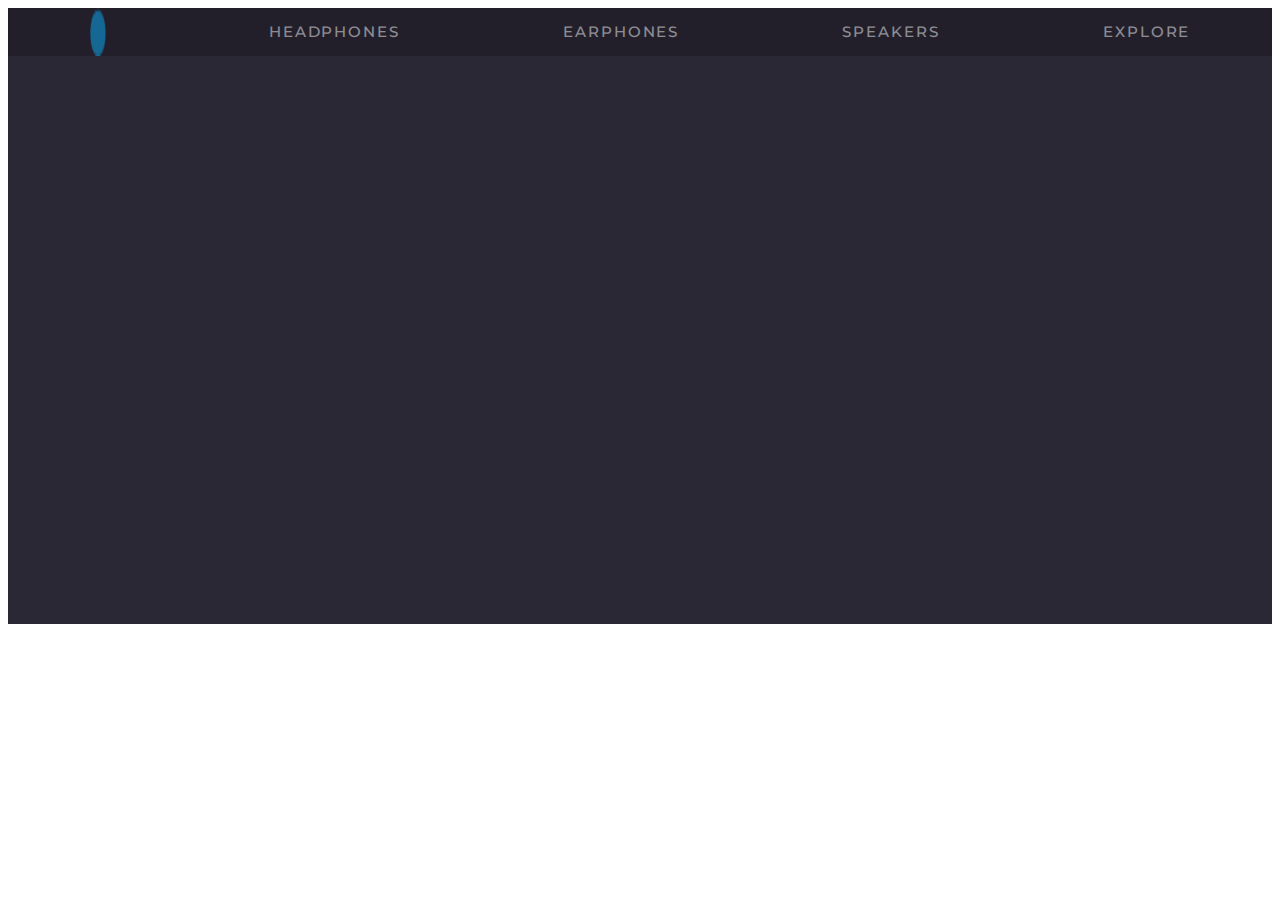
==== index.html @ b8b3a02f "Launch project" ====
<!DOCTYPE html>
<html>

<head>
  <title>My homepage</title>
  <meta charset="UTF-8">
  <meta http-equiv="cache-control" content="no-cache" />
  <meta http-equiv="pragma" content="no-cache" />
  <meta http-equiv="content-type" content="text/html; charset=UTF-8">
  <meta name="viewport"
    content="width=device-width,user-scalable=0,initial-scale=1.0,minimum-scale=1.0,maximum-scale=1.0">
  <link rel="stylesheet" href="page.css">
  <link href="https://fonts.googleapis.com/css2?family=Montserrat:wght@500&display=swap" rel="stylesheet">
</head>

<body>
  <div class="menu">
    <div class="navigation">
      <div class="bar-navigation">
        <img src="./images/navicon.png">
        <p>HEADPHONES</p>
        <p>EARPHONES</p>
        <p>SPEAKERS</p>
        <p>EXPLORE</p>
      </div>
    </div>
  </div>




</body>

</html>
---- page.css ----
.menu{
width: 100%;
height: 616px;
left: 0px;
top: 0px;

background: #2B2835;
}
.navigation {
  background: #191720;
  mix-blend-mode: normal;
  opacity: 0.47;
}
.bar-navigation{
  display: flex;
  justify-content: space-around;
}
.navigation .bar-navigation p {
  font-family: Montserrat;
  font-style: normal;
  font-weight: 500;
  font-size: 15px;
  line-height: 18px;
  letter-spacing: 1.90909px;
  color: #FFFFFF;

}
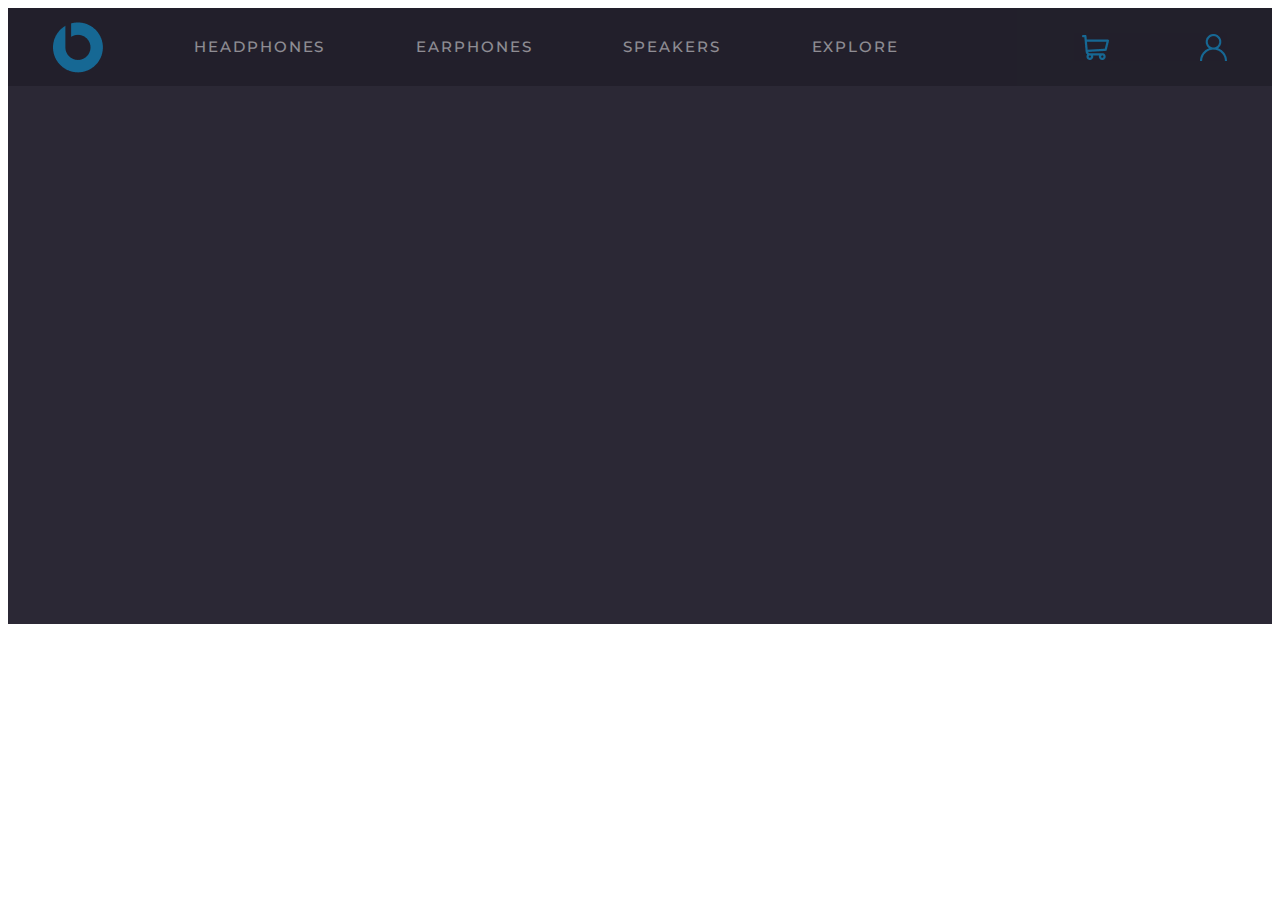
==== commit 62b9358c: "Navigation" ====
--- a/index.html
+++ b/index.html
@@ -17,11 +17,14 @@
   <div class="menu">
     <div class="navigation">
       <div class="bar-navigation">
-        <img src="./images/navicon.png">
+        <img src="./images/navmain.png" class="leftimg">
         <p>HEADPHONES</p>
         <p>EARPHONES</p>
         <p>SPEAKERS</p>
         <p>EXPLORE</p>
+        <img src="./images/Path.png" alt='futurechanges' class="rightimg">
+        <img src="./images/Shape1.png" class="rightimg">
+        <img src="./images/Shape.png" class="rightimg">
       </div>
     </div>
   </div>
--- a/page.css
+++ b/page.css
@@ -14,6 +14,19 @@
 .bar-navigation{
   display: flex;
   justify-content: space-around;
+  align-items: center;
+  height: 78px;
+}
+.navigation .bar-navigation img .leftimg{
+  width: 49.87px;
+  height: 49.87px;
+  
+  background: #00B0FF;
+}
+.navigation .bar-navigation img .rightimg{
+  width: 25px;
+  height: 25px;
+background: #FFFFFF;
 }
 .navigation .bar-navigation p {
   font-family: Montserrat;
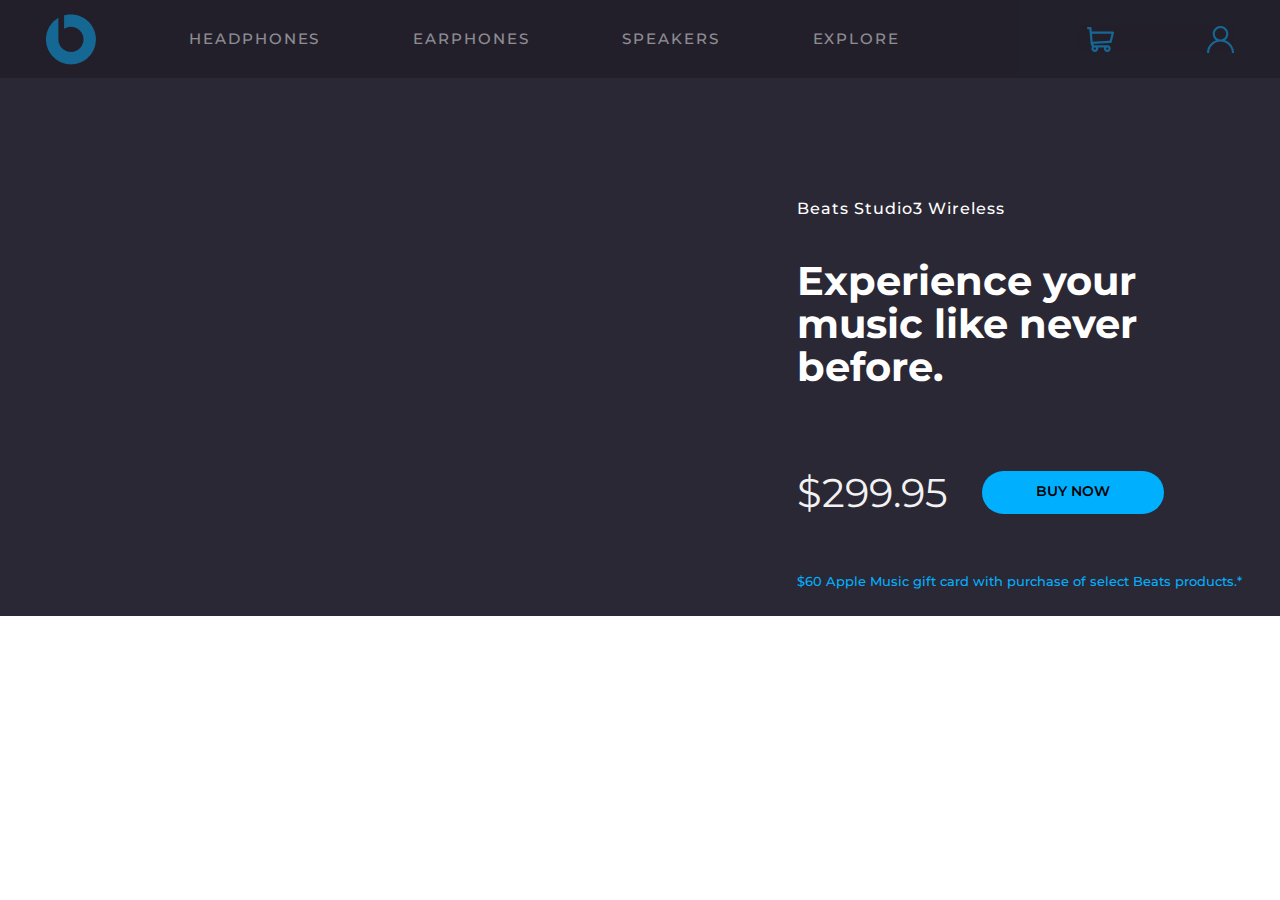
==== commit 17d0ea19: "Navigation + main" ====
--- a/index.html
+++ b/index.html
@@ -27,11 +27,27 @@
         <img src="./images/Shape.png" class="rightimg">
       </div>
     </div>
+    <div class='menu-content'>
+      <div class="description-name">
+        <p class="name">Beats Studio3 Wireless</p>
+      </div>
+      <div class=" description-content">
+        <p class="content">Experience your <br> music like never before.</p>
+      </div>
+      <div class=" description-price">
+        <div class="price">
+          <p>$299.95</p>
+        </div>
+        <div class="round-button">
+          <button class="btn">BUY NOW</button>
+        </div>
+      </div>
+      <div class="description-footer">
+        <p>$60 Apple Music gift card with purchase of select Beats products.*</p>
+      </div>
+    </div>
   </div>
-
-
-
 
 </body>
 
-</html>
+</html>--- a/page.css
+++ b/page.css
@@ -1,33 +1,43 @@
-.menu{
-width: 100%;
-height: 616px;
-left: 0px;
-top: 0px;
+body {
+  margin: 0;
+  padding: 0;
+}
 
-background: #2B2835;
+.menu {
+  width: 100%;
+  height: 616px;
+  left: 0px;
+  top: 0px;
+
+  background: #2B2835;
 }
+
 .navigation {
   background: #191720;
   mix-blend-mode: normal;
   opacity: 0.47;
 }
-.bar-navigation{
+
+.bar-navigation {
   display: flex;
   justify-content: space-around;
   align-items: center;
   height: 78px;
 }
-.navigation .bar-navigation img .leftimg{
+
+.navigation .bar-navigation img .leftimg {
   width: 49.87px;
   height: 49.87px;
-  
+
   background: #00B0FF;
 }
-.navigation .bar-navigation img .rightimg{
+
+.navigation .bar-navigation img .rightimg {
   width: 25px;
   height: 25px;
-background: #FFFFFF;
+  background: #FFFFFF;
 }
+
 .navigation .bar-navigation p {
   font-family: Montserrat;
   font-style: normal;
@@ -38,3 +48,78 @@
   color: #FFFFFF;
 
 }
+
+.menu-content {
+  margin: 121px 0 179px 797px;
+}
+
+.description-name {
+  margin-bottom: 13px;
+}
+
+.description-name p {
+  font-family: Montserrat;
+  font-style: normal;
+  font-weight: 500;
+  font-size: 16px;
+  line-height: 20px;
+  letter-spacing: 1px;
+  color: #FFFFFF;
+}
+
+.description-content {
+  margin-bottom: 40px;
+}
+
+.description-content p {
+  font-family: Montserrat;
+  font-style: normal;
+  font-weight: bold;
+  font-size: 40px;
+  line-height: 43px;
+  color: #FFFFFF;
+}
+
+.description-price {
+  display: flex;
+  margin-bottom: 14px;
+  align-items: center;
+}
+
+.description-price p {
+  font-family: Montserrat;
+  font-style: normal;
+  font-weight: normal;
+  font-size: 40px;
+  line-height: 49px;
+  color: #F2F2F2;
+}
+
+.description-price .round-button {
+  margin-left: 34px;
+  padding: 11px 48px 13px 48px;
+  background: #00B0FF;
+  border-radius: 100px;
+}
+
+.description-price .round-button .btn {
+  font-family: Montserrat;
+  font-style: normal;
+  font-weight: 600;
+  font-size: 14px;
+  line-height: 17px;
+  color: #000000;
+  background: #00B0FF;
+  border: none;
+}
+
+.description-footer {}
+
+.description-footer p {
+  font-family: Montserrat;
+  font-style: normal;
+  font-weight: 500;
+  font-size: 13px;
+  line-height: 20px;
+  color: #00B0FF;
+}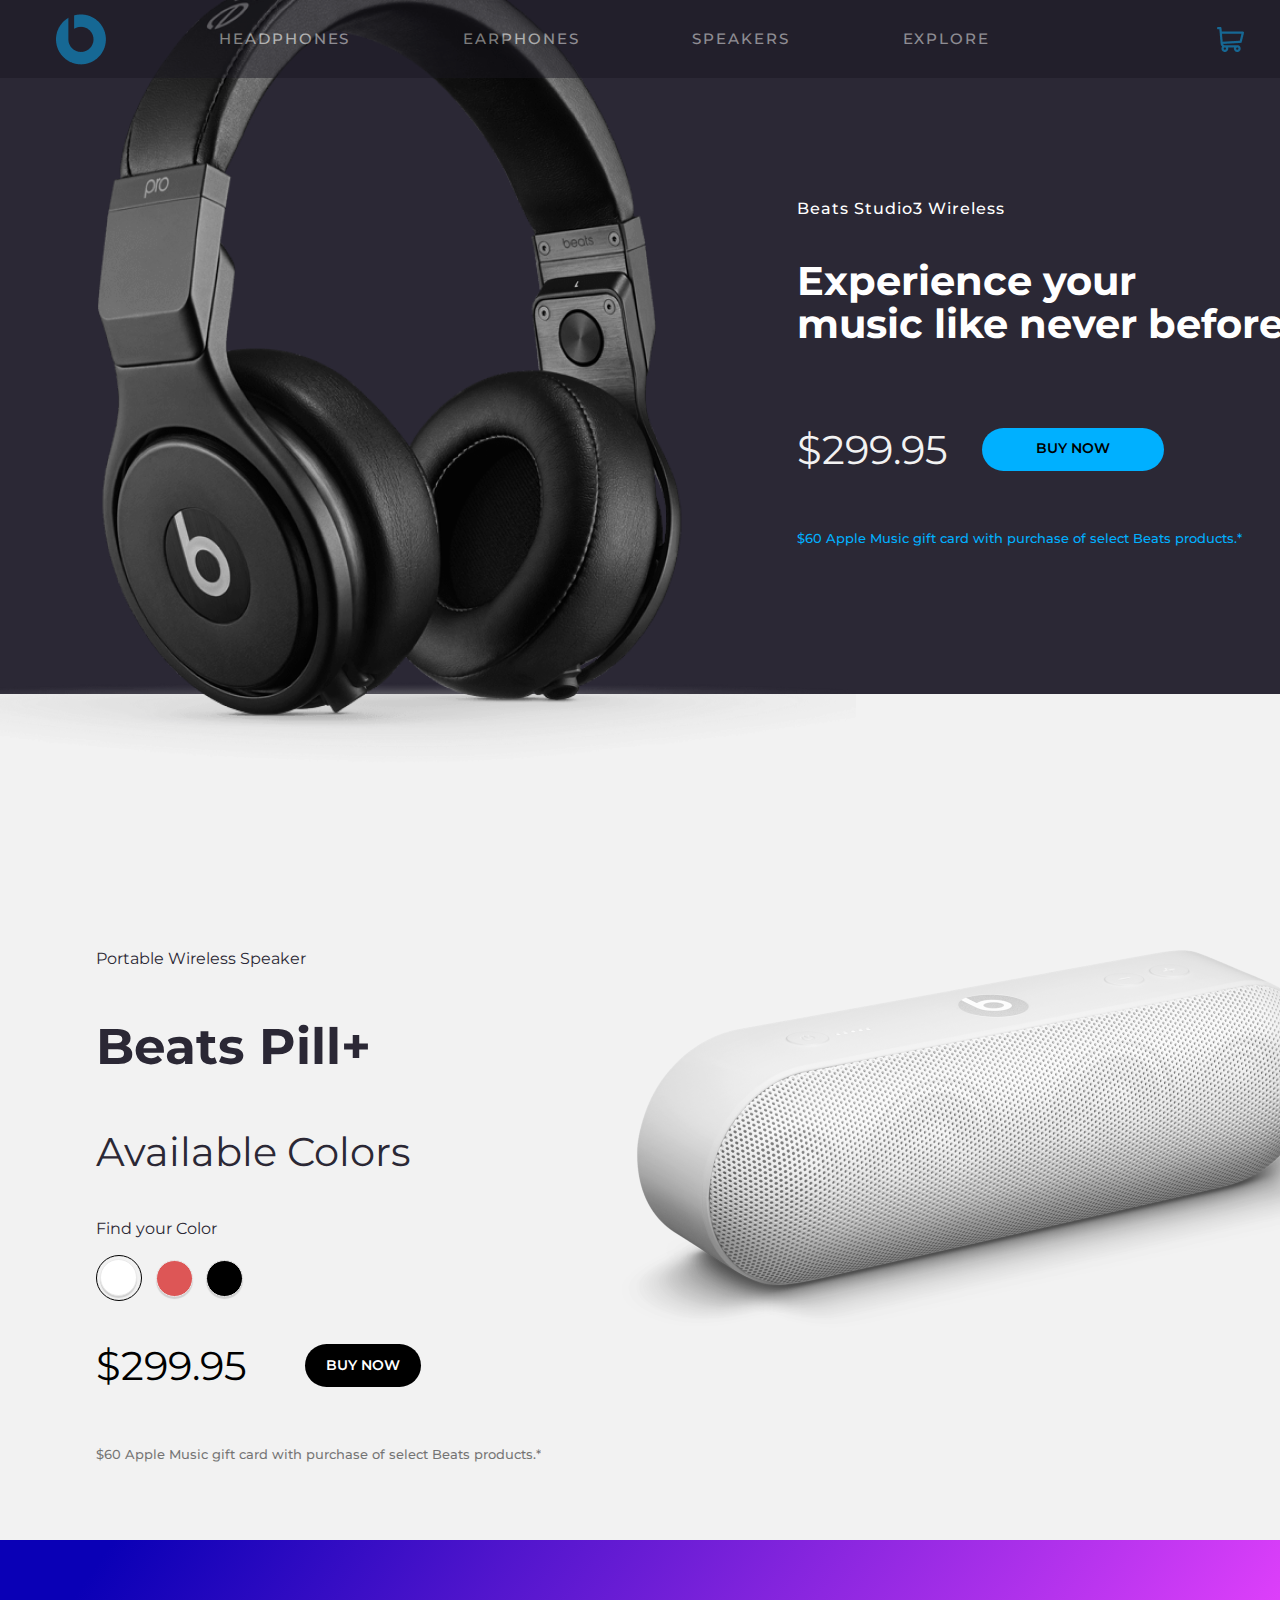
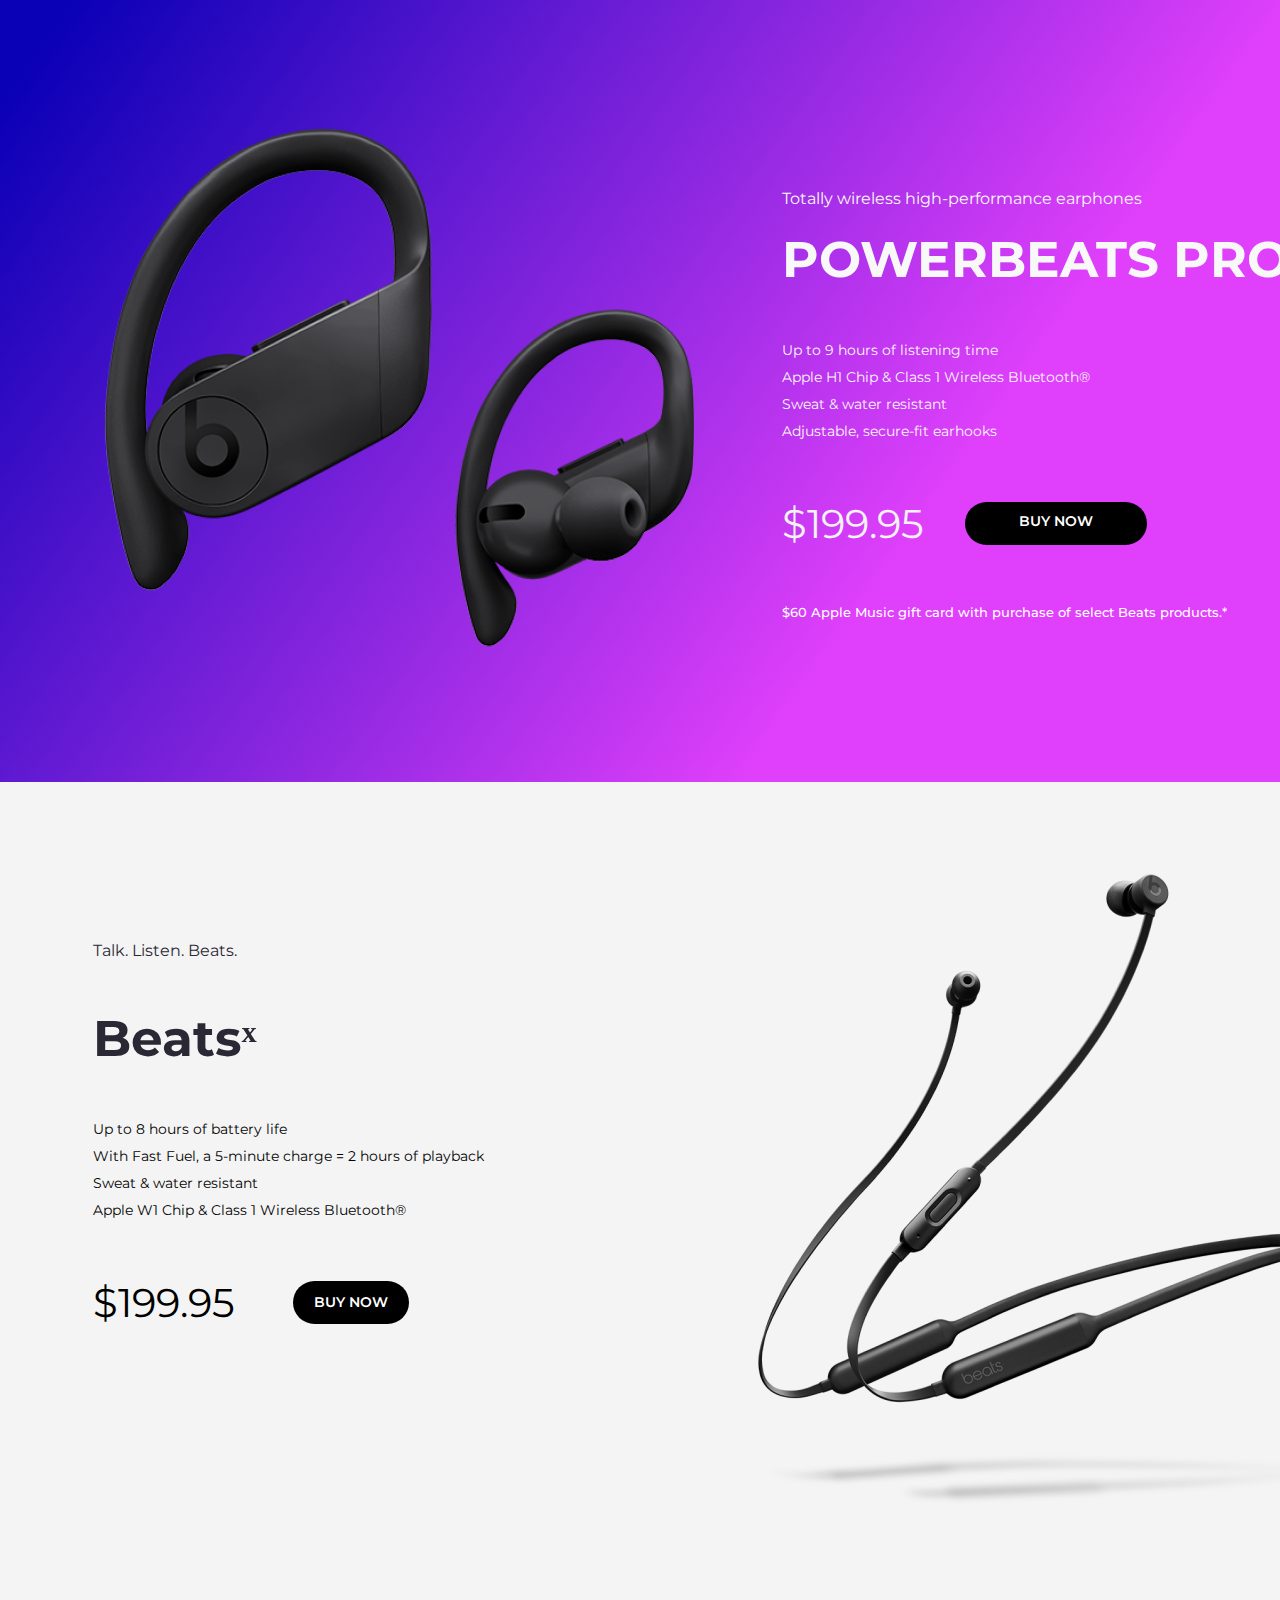
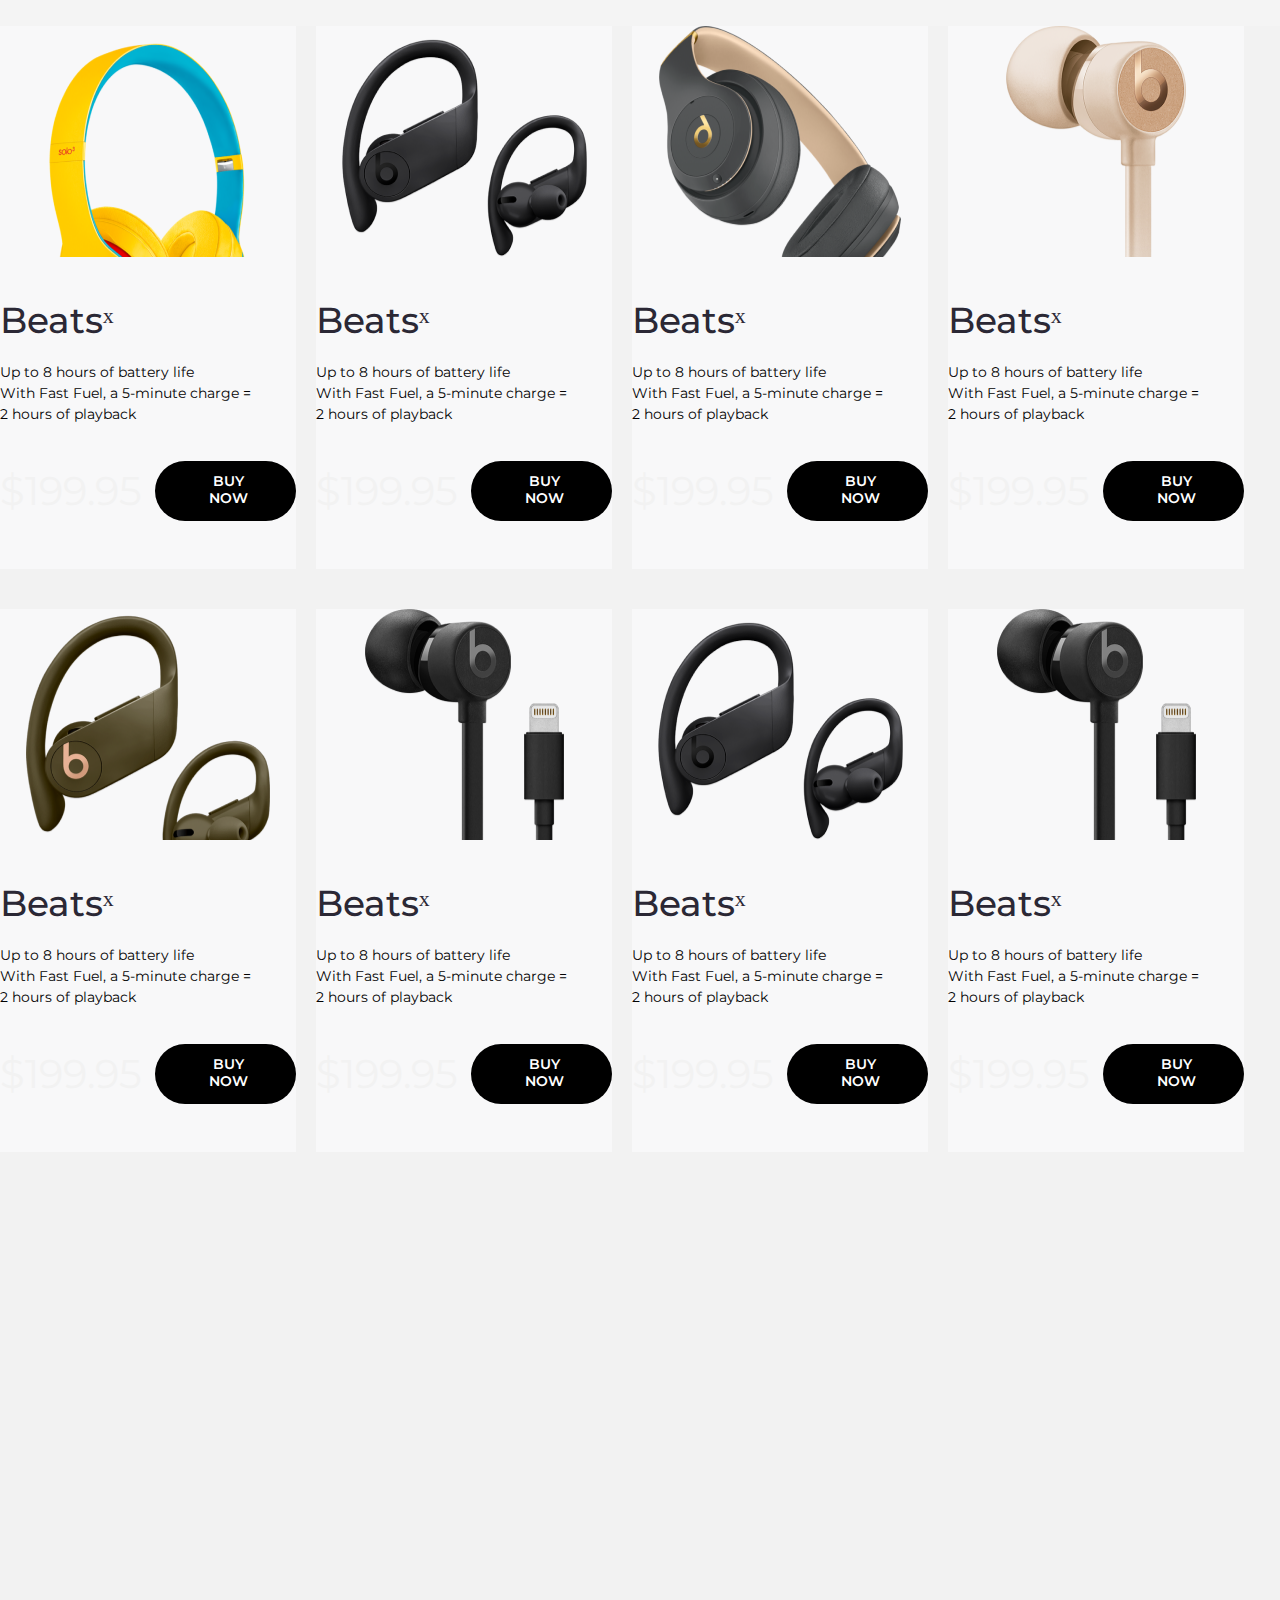
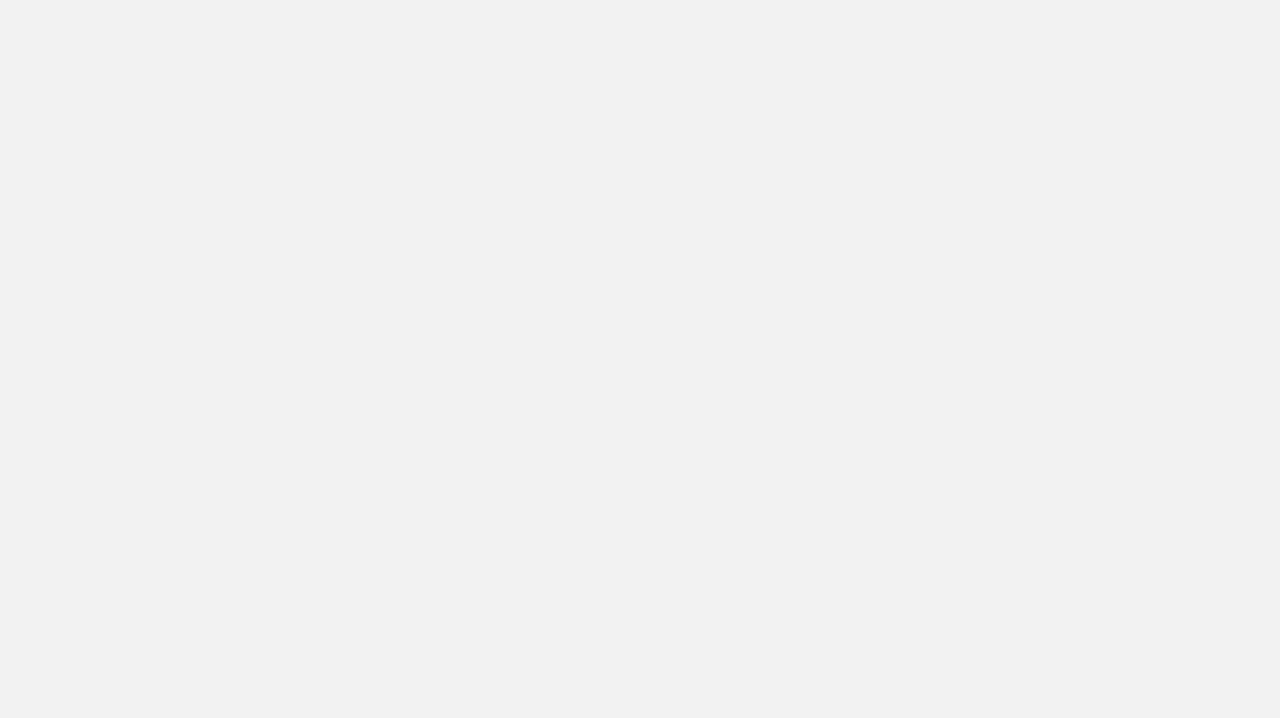
==== commit 43c8c01a: "footer" ====
--- a/index.html
+++ b/index.html
@@ -14,39 +14,302 @@
 </head>
 
 <body>
-  <div class="menu">
-    <div class="navigation">
-      <div class="bar-navigation">
-        <img src="./images/navmain.png" class="leftimg">
-        <p>HEADPHONES</p>
-        <p>EARPHONES</p>
-        <p>SPEAKERS</p>
-        <p>EXPLORE</p>
-        <img src="./images/Path.png" alt='futurechanges' class="rightimg">
-        <img src="./images/Shape1.png" class="rightimg">
-        <img src="./images/Shape.png" class="rightimg">
-      </div>
-    </div>
-    <div class='menu-content'>
-      <div class="description-name">
-        <p class="name">Beats Studio3 Wireless</p>
-      </div>
-      <div class=" description-content">
-        <p class="content">Experience your <br> music like never before.</p>
+  <div class="container">
+    <div class="earphones"></div>
+    <div class="menu">
+      <div class="navigation">
+        <div class="bar-navigation">
+          <img src="./images/navmain.png" class="leftimg">
+          <p>HEADPHONES</p>
+          <p>EARPHONES</p>
+          <p>SPEAKERS</p>
+          <p>EXPLORE</p>
+          <img src="./images/Path.png" alt='futurechanges' class="rightimg">
+          <img src="./images/Shape1.png" class="rightimg">
+          <img src="./images/Shape.png" class="rightimg">
+        </div>
+      </div>
+      <div class='menu-content'>
+        <div class="description-name">
+          <p class="name">Beats Studio3 Wireless</p>
+        </div>
+        <div class=" description-content">
+          <p class="content">Experience your <br> music like never before.</p>
+        </div>
+        <div class=" description-price">
+          <div class="price">
+            <p>$299.95</p>
+          </div>
+          <div class="round-button1">
+            <button class="btn1">BUY NOW</button>
+          </div>
+        </div>
+        <div class="description-footer">
+          <p>$60 Apple Music gift card with purchase of select Beats products.*</p>
+        </div>
+      </div>
+    </div>
+    <div class="main">
+      <div class="beats">
+        <div class="name">
+          <p>Portable Wireless Speaker</p>
+        </div>
+        <div class="header">
+          <p>Beats Pill+</p>
+        </div>
+        <div class="available">
+          <p>Available Colors</p>
+        </div>
+        <div class="find">
+          <p>Find your Color</p>
+        </div>
+        <div class="ovals">
+          <div class="ov1">
+            <div class="inside"></div>
+          </div>
+          <div class="ov2"></div>
+          <div class="ov3"></div>
+        </div>
+        <div class=" description-price">
+          <div class="price">
+            <p>$299.95</p>
+          </div>
+          <div class="round-button2">
+            <button class="btn2">BUY NOW</button>
+          </div>
+        </div>
+        <div class="footer">
+          <p>$60 Apple Music gift card with purchase of select Beats products.*</p>
+        </div>
+
+      </div>
+      <div class="portable">
+
+      </div>
+    </div>
+  </div>
+  <div class="container2">
+    <div class="main2">
+      <div class="earimg">
+      </div>
+      <div class="text">
+        <div class="begin">
+          <p>Totally wireless high-performance earphones</p>
+        </div>
+        <div class="header">
+          <p>Powerbeats Pro</p>
+        </div>
+        <div class="content">
+          <p>Up to 9 hours of listening time<br>
+            Apple H1 Chip & Class 1 Wireless Bluetooth®<br>
+            Sweat & water resistant<br>
+            Adjustable, secure-fit earhooks</p>
+        </div>
+        <div class=" description-price">
+          <div class="price">
+            <p>$199.95</p>
+          </div>
+          <div class="round-button3">
+            <button class="btn3">BUY NOW</button>
+          </div>
+        </div>
+        <div class="footer">
+          <p>$60 Apple Music gift card with purchase of select Beats products.*</p>
+        </div>
+      </div>
+    </div>
+  </div>
+  <div class="container3">
+    <div class="main3">
+      <div class="begin">
+        <p>Talk. Listen. Beats.</p>
+      </div>
+      <div class="header">
+        <p>Beatsˣ</p>
+      </div>
+      <div class="content">
+        <p>Up to 8 hours of battery life<br>
+          With Fast Fuel, a 5-minute charge = 2 hours of playback<br>
+          Sweat & water resistant<br>
+          Apple W1 Chip & Class 1 Wireless Bluetooth®
+        </p>
       </div>
       <div class=" description-price">
         <div class="price">
-          <p>$299.95</p>
-        </div>
-        <div class="round-button">
-          <button class="btn">BUY NOW</button>
-        </div>
-      </div>
-      <div class="description-footer">
-        <p>$60 Apple Music gift card with purchase of select Beats products.*</p>
-      </div>
+          <p>$199.95</p>
+        </div>
+        <div class="round-button4">
+          <button class="btn4">BUY NOW</button>
+        </div>
+      </div>
+    </div>
+    <div class="image2">
     </div>
   </div>
+  <div class="container4">
+    <div class="slide">
+      <div class="photo1"></div>
+      <div class="txt">
+        <div class="name">
+          <p>Beatsˣ</p>
+        </div>
+          <div class="header">
+            <p >Up to 8 hours of battery life<br>
+            With Fast Fuel, a 5-minute charge = 2 hours of playback</p>
+          </div>
+        <div class=" description-price">
+          <div class="price">
+            <p>$199.95</p>
+          </div>
+          <div class="round-button5">
+            <button class="btn5">BUY NOW</button>
+          </div>
+        </div>
+      </div>
+    </div>
+    <div class="slide">
+      <div class="photo2"></div>
+      <div class="txt">
+        <div class="name">
+        <p>Beatsˣ</p>
+      </div>
+        <div class="header">
+          <p >Up to 8 hours of battery life<br>
+          With Fast Fuel, a 5-minute charge = 2 hours of playback</p>
+        </div>
+        <div class=" description-price">
+          <div class="price">
+            <p>$199.95</p>
+          </div>
+          <div class="round-button5">
+            <button class="btn5">BUY NOW</button>
+          </div>
+        </div>
+      </div>
+    </div>
+    <div class="slide">
+      <div class="photo3"></div>
+      <div class="txt">
+        <div class="name">
+          <p>Beatsˣ</p>
+        </div>
+          <div class="header">
+            <p >Up to 8 hours of battery life<br>
+            With Fast Fuel, a 5-minute charge = 2 hours of playback</p>
+          </div>
+        <div class=" description-price">
+          <div class="price">
+            <p>$199.95</p>
+          </div>
+          <div class="round-button5">
+            <button class="btn5">BUY NOW</button>
+          </div>
+        </div>
+      </div>
+    </div>
+    <div class="slide">
+      <div class="photo4"></div>
+      <div class="txt">
+        <div class="name">
+          <p>Beatsˣ</p>
+        </div>
+          <div class="header">
+            <p >Up to 8 hours of battery life<br>
+            With Fast Fuel, a 5-minute charge = 2 hours of playback</p>
+          </div>
+        <div class=" description-price">
+          <div class="price">
+            <p>$199.95</p>
+          </div>
+          <div class="round-button5">
+            <button class="btn5">BUY NOW</button>
+          </div>
+        </div>
+      </div>
+    </div>
+    <div class="slide">
+      <div class="photo5"></div>
+      <div class="txt">
+        <div class="name">
+          <p>Beatsˣ</p>
+        </div>
+          <div class="header">
+            <p >Up to 8 hours of battery life<br>
+            With Fast Fuel, a 5-minute charge = 2 hours of playback</p>
+          </div>
+        <div class=" description-price">
+          <div class="price">
+            <p>$199.95</p>
+          </div>
+          <div class="round-button5">
+            <button class="btn5">BUY NOW</button>
+          </div>
+        </div>
+      </div>
+    </div>
+    <div class="slide">
+      <div class="photo6"></div>
+      <div class="txt">
+        <div class="name">
+          <p>Beatsˣ</p>
+        </div>
+          <div class="header">
+            <p >Up to 8 hours of battery life<br>
+            With Fast Fuel, a 5-minute charge = 2 hours of playback</p>
+          </div>
+        <div class=" description-price">
+          <div class="price">
+            <p>$199.95</p>
+          </div>
+          <div class="round-button5">
+            <button class="btn5">BUY NOW</button>
+          </div>
+        </div>
+      </div>
+    </div>
+    <div class="slide">
+      <div class="photo2"></div>
+      <div class="txt">
+        <div class="name">
+          <p>Beatsˣ</p>
+        </div>
+          <div class="header">
+            <p >Up to 8 hours of battery life<br>
+            With Fast Fuel, a 5-minute charge = 2 hours of playback</p>
+          </div>
+        <div class=" description-price">
+          <div class="price">
+            <p>$199.95</p>
+          </div>
+          <div class="round-button5">
+            <button class="btn5">BUY NOW</button>
+          </div>
+        </div>
+      </div>
+    </div>
+    <div class="slide">
+      <div class="photo6"></div>
+      <div class="txt">
+        <div class="name">
+          <p>Beatsˣ</p>
+        </div>
+          <div class="header">
+            <p >Up to 8 hours of battery life<br>
+            With Fast Fuel, a 5-minute charge = 2 hours of playback</p>
+          </div>
+        <div class=" description-price">
+          <div class="price">
+            <p>$199.95</p>
+          </div>
+          <div class="round-button5">
+            <button class="btn5">BUY NOW</button>
+          </div>
+        </div>
+      </div>
+    </div>
+  </div>
+
+
 
 </body>
 
--- a/page.css
+++ b/page.css
@@ -3,14 +3,25 @@
   padding: 0;
 }
 
+.container {
+  position: relative;
+  width: 1440px;
+}
+
+.container .earphones {
+  width: 856px;
+  height: 766px;
+  position: absolute;
+  background: url(./images/Earphones.png);
+}
+
 .menu {
-  width: 100%;
-  height: 616px;
-  left: 0px;
-  top: 0px;
-
+
+  height: 694px;
+  margin-bottom: 0px;
   background: #2B2835;
 }
+
 
 .navigation {
   background: #191720;
@@ -95,14 +106,15 @@
   color: #F2F2F2;
 }
 
-.description-price .round-button {
+.description-price .round-button1 {
   margin-left: 34px;
   padding: 11px 48px 13px 48px;
   background: #00B0FF;
   border-radius: 100px;
 }
 
-.description-price .round-button .btn {
+/* Кнопки  */
+.description-price .round-button1 .btn1 {
   font-family: Montserrat;
   font-style: normal;
   font-weight: 600;
@@ -113,8 +125,6 @@
   border: none;
 }
 
-.description-footer {}
-
 .description-footer p {
   font-family: Montserrat;
   font-style: normal;
@@ -122,4 +132,441 @@
   font-size: 13px;
   line-height: 20px;
   color: #00B0FF;
+}
+
+/* Поработать с табами и отступами*/
+.main {
+  background-color: #F2F2F2;
+  margin-top: 0px;
+  display: flex;
+  height: 846px;
+}
+
+.portable {
+  width: 755px;
+  height: 755px;
+  background: url(./images/Bitmap.png);
+  margin-top: 67px;
+  ;
+}
+
+.main .beats {
+  padding-top: 239px;
+  padding-bottom: 231px;
+  margin: 0 67px 0 96px;
+}
+
+.main .beats .name p {
+  font-family: Montserrat;
+  font-style: normal;
+  font-weight: normal;
+  font-size: 16px;
+  line-height: 20px;
+  color: #2B2835;
+}
+
+.main .beats .header p {
+  font-family: Montserrat;
+  font-style: normal;
+  font-weight: bold;
+  font-size: 50px;
+  line-height: 55px;
+  color: #2B2835;
+}
+
+.main .beats .available p {
+  font-family: Montserrat;
+  font-style: normal;
+  font-weight: normal;
+  font-size: 40px;
+  line-height: 55px;
+  color: #2B2835;
+}
+
+.main .beats .find p {
+  font-family: Montserrat;
+  font-style: normal;
+  font-weight: normal;
+  font-size: 16px;
+  line-height: 20px;
+  color: #2B2835;
+}
+
+.main .beats .ovals {
+  display: flex;
+  align-items: center;
+}
+
+/* Овалы 2-го блока */
+
+.main .beats .ovals .ov1 {
+  width: 46px;
+  height: 46px;
+  border: 1px solid #000000;
+  box-sizing: border-box;
+  border-radius: 100px;
+  margin-right: 14px;
+  position: relative;
+}
+
+.main .beats .ovals .ov1 .inside {
+  position: absolute;
+  width: 37px;
+  height: 37px;
+  background: #FFFFFF;
+  border: 1px solid #EAEAEA;
+  box-sizing: border-box;
+  box-shadow: 0px 2px 1px rgba(0, 0, 0, 0.135817);
+  border-radius: 100px;
+  margin: 3.2px 0 0 3.2px;
+}
+
+.main .beats .ovals .ov2 {
+  width: 37px;
+  height: 37px;
+  background: #DD5656;
+  border: 1px solid #EAEAEA;
+  box-sizing: border-box;
+  box-shadow: 0px 2px 1px rgba(0, 0, 0, 0.135817);
+  border-radius: 100px;
+  margin-right: 13px;
+}
+
+.main .beats .ovals .ov3 {
+  width: 37px;
+  height: 37px;
+  background: #000000;
+  border: 1px solid #EAEAEA;
+  box-sizing: border-box;
+  box-shadow: 0px 2px 1px rgba(0, 0, 0, 0.135817);
+  border-radius: 100px;
+}
+
+.main .beats .description-price {
+  display: flex;
+  align-items: center;
+}
+
+.main .beats .description-price p {
+  font-family: Montserrat;
+  font-style: normal;
+  font-weight: normal;
+  font-size: 40px;
+  line-height: 49px;
+  color: #000000;
+}
+
+.description-price .round-button2 {
+  padding: 12px 14.72px 12px 15.45px;
+  background: #000000;
+  border-radius: 100px;
+  margin-left: 58px;
+}
+
+.description-price .round-button2 .btn2 {
+  font-family: Montserrat;
+  font-style: normal;
+  font-weight: 600;
+  font-size: 14px;
+  line-height: 17px;
+  color: #FFFFFF;
+  background: #000000;
+  border: none;
+}
+
+.main .beats .footer p {
+  font-family: Montserrat;
+  font-style: normal;
+  font-weight: 500;
+  font-size: 13px;
+  line-height: 20px;
+  color: #000000;
+  mix-blend-mode: normal;
+  opacity: 0.52;
+}
+
+/* 2й блок (Надо поработать с background)*/
+
+.container2 {
+  width: 1440px;
+  height: 842px;
+  background: linear-gradient(305.06deg, #E040FB 34.05%, #0A00B6 94.39%);
+}
+
+.container2 .main2 {
+  display: flex;
+  align-items: center;
+}
+
+.container2 .main2 .earimg {
+  width: 701px;
+  height: 804px;
+  background: url(./images/Earphones2.png);
+  margin-left: 49px;
+  margin-bottom: 34px;
+  margin-top: 4px;
+}
+
+.container2 .main2 .text {
+  margin-top: 233px;
+  margin-left: 32px;
+}
+
+.container2 .main2 .text .begin {
+  font-family: Montserrat;
+  font-style: normal;
+  font-weight: normal;
+  font-size: 16px;
+  line-height: 20px;
+  color: #F8F8F9;
+}
+
+.container2 .main2 .text .header {
+  font-family: Montserrat;
+  font-style: normal;
+  font-weight: bold;
+  font-size: 50px;
+  line-height: 55px;
+  text-transform: uppercase;
+  color: #F8F8F9;
+  margin-top: -27px;
+  /*Отступы под вопросом*/
+}
+
+.container2 .main2 .text .content {
+  font-family: Montserrat;
+  font-style: normal;
+  font-weight: normal;
+  font-size: 14px;
+  line-height: 27px;
+  color: #F8F8F9;
+}
+
+.container2 .main2 .text .description-price {}
+
+.container2 .main2 .text .description-price .price {
+  font-family: Montserrat;
+  font-style: normal;
+  font-weight: normal;
+  font-size: 40px;
+  line-height: 49px;
+  color: #FFFF00;
+}
+
+.container2 .main2 .text .description-price .round-button3 {
+  padding: 10px 48px 14px 48px;
+  background: #000000;
+  border-radius: 100px;
+  margin-left: 41px;
+}
+
+.container2 .main2 .text .description-price .round-button3 .btn3 {
+  font-family: Montserrat;
+  font-style: normal;
+  font-weight: 600;
+  font-size: 14px;
+  line-height: 17px;
+  color: #FFFFFF;
+  background: #000000;
+  border: none;
+}
+
+.container2 .main2 .text .footer {
+  font-family: Montserrat;
+  font-style: normal;
+  font-weight: 500;
+  font-size: 13px;
+  line-height: 20px;
+  color: #FFFFFF;
+  margin-bottom: 242px;
+}
+
+/*Вопросы по прозрачности*/
+.container3 {
+  width: 1440px;
+  height: 844px;
+  background: #F4F4F4;
+  mix-blend-mode: normal;
+  display: flex;
+  align-items: center;
+}
+
+.container3 .image2 {
+  background: url(./images/Earphones3.png);
+  width: 739px;
+  height: 739px;
+  margin-top: 38px;
+  margin-left: 25px;
+  margin-bottom: 67px;
+}
+
+.container3 .main3 {
+  opacity: 1;
+  margin: 205px 160px 307px 93px;
+}
+
+.container3 .main3 .begin {
+  font-family: Montserrat;
+  font-style: normal;
+  font-weight: normal;
+  font-size: 16px;
+  line-height: 20px;
+  color: #2B2835;
+}
+
+.container3 .main3 .header {
+  font-family: Montserrat;
+  font-style: normal;
+  font-weight: bold;
+  font-size: 50px;
+  line-height: 55px;
+  color: #2B2835;
+}
+
+.container3 .main3 .content {
+  font-family: Montserrat;
+  font-style: normal;
+  font-weight: normal;
+  font-size: 14px;
+  line-height: 27px;
+  color: #030303;
+}
+
+.container3 .main3 .description-price {}
+
+.container3 .main3 .description-price .price p {
+  font-family: Montserrat;
+  font-style: normal;
+  font-weight: normal;
+  font-size: 40px;
+  line-height: 49px;
+  color: #000000;
+}
+
+.container3 .main3 .description-price .round-button4 {
+  padding: 12px 14.72px 12px 15.45px;
+  background: #000000;
+  border-radius: 100px;
+  margin-left: 58px;
+}
+
+.container3 .main3 .description-price .round-button4 .btn4 {
+  font-family: Montserrat;
+  font-style: normal;
+  font-weight: 600;
+  font-size: 14px;
+  line-height: 17px;
+  color: #FFFFFF;
+  background: #000000;
+  border: none;
+}
+
+/*4й блок*/
+
+.container4 {
+  background: #F2F2F2;
+  display: grid;
+  grid-column-gap: 20px;
+  grid-row-gap: 40px;
+  grid-template-columns: 296px 296px 296px 296px;
+  grid-template-rows: 543px 543px 543px 543px;
+}
+
+.container4 .slide {
+  width: 296px;
+  height: 543px;
+  background: #F8F8F9;
+  display: flex;
+  align-items: center;
+  flex-direction: column;
+}
+
+.container4 .slide .txt .name {
+  font-family: Montserrat;
+  font-style: normal;
+  font-weight: 500;
+  font-size: 36px;
+  line-height: 55px;
+  color: #2B2835;
+  width: 189.52px;
+height: 55.1px;
+}
+
+.container4 .slide .txt .header {
+  font-family: Montserrat;
+  font-style: normal;
+  font-weight: normal;
+  font-size: 14px;
+  line-height: 21px;
+  color: #030303;
+  width: 255px;
+  height: 64px;
+}
+.container4 .slide .txt .description-price{
+  display: flex;
+  align-items: center;
+}
+.container4 .slide .txt .description-price .price {
+  font-family: Montserrat;
+  font-style: normal;
+  font-weight: 600;
+  font-size: 25px;
+  line-height: 30px;
+  color: #9D8220;
+
+}
+
+.container4 .slide .txt .description-price .round-button5 {
+  padding: 11px 30px 13px 36px;
+  background: #000000;
+  border-radius: 100px;
+  margin-left: 13px;
+}
+
+.container4 .slide .description-price .round-button5 .btn5 {
+  font-family: Montserrat;
+  font-style: normal;
+  font-weight: 600;
+  font-size: 14px;
+  line-height: 17px;
+  color: #FFFFFF;
+  ;
+  background: #000000;
+  border: none;
+}
+
+.container4 .slide .photo1 {
+  background: url(./images/picture1.png);
+  width: 232px;
+  height: 315px;
+}
+
+.container4 .slide .photo2 {
+  width: 291px;
+  height: 289px;
+  background: url(./images/picture2.png);
+}
+
+.container4 .slide .photo3 {
+  background: url(./images/picture3.png);
+  width: 242px;
+  height: 264px;
+}
+
+.container4 .slide .photo4 {
+  background: url(./images/picture4.png);
+  width: 180px;
+  height: 297px;
+}
+
+.container4 .slide .photo5 {
+  background: url(./images/picture5.png);
+  width: 244px;
+  height: 320px;
+}
+
+.container4 .slide .photo6 {
+  background: url(./images/picture6.png);
+  width: 199px;
+  height: 306px;
 }